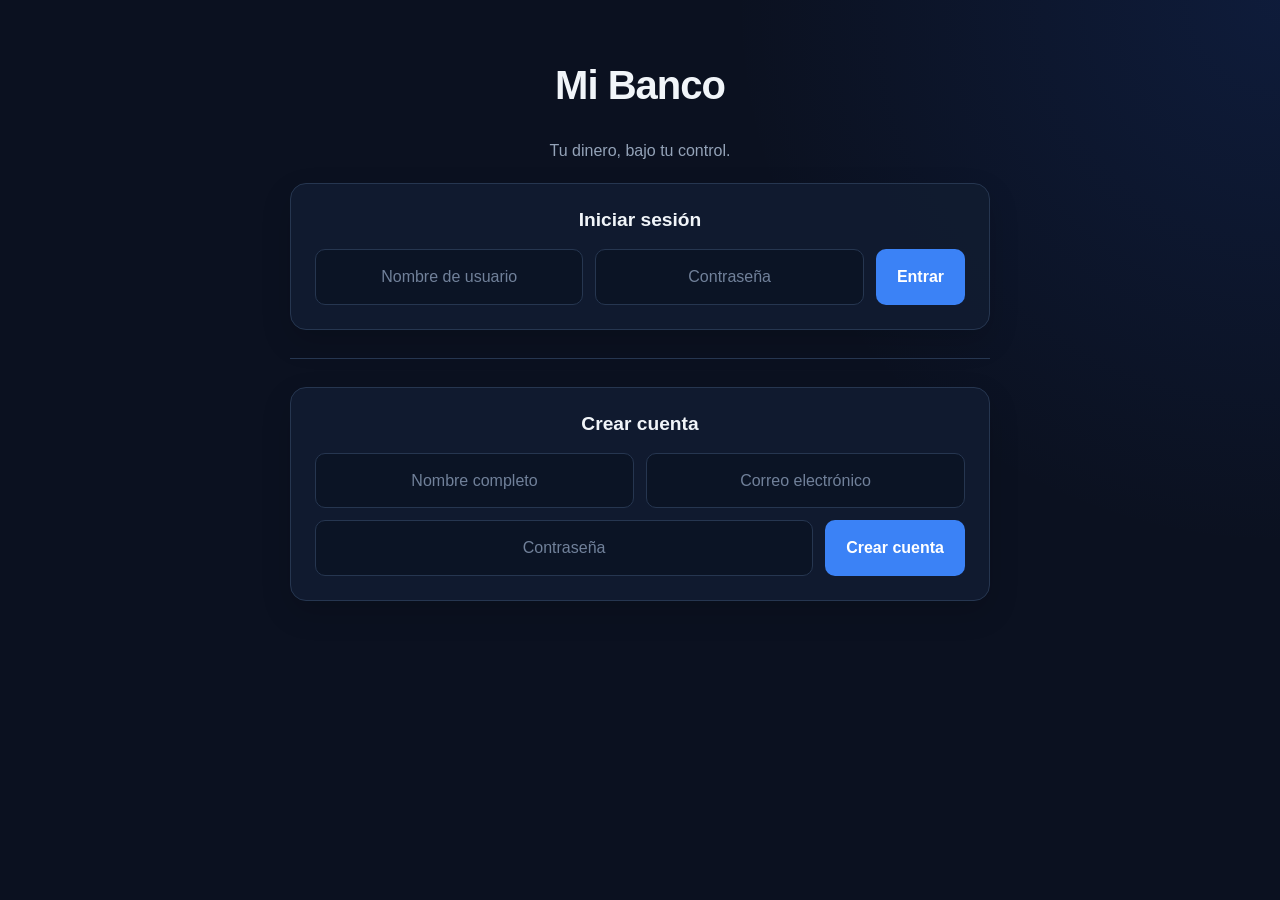
==== banco.html @ 76d317a1 "primer commit" ====
<!DOCTYPE html>
<html lang="es">
<head>
    <meta charset="UTF-8">
    <meta name="viewport" content="width=device-width, initial-scale=1.0">
    <title>Mi Banco - Panel</title>
    <link rel="stylesheet" href="style.css">
</head>
<body>
    <main class="contenedor">
        <h1>Mi Banco</h1>

        <h2>Bienvenido, <span id="nombre-usuario"></span></h2>

        <section>
            <p>Tu saldo disponible es:</p>
            <h1 id="saldo">R$ 0,00</h1>
        </section>

        <hr>



<section>
    <h2>Depositar dinero</h2>

    <form id="form-deposito">
        <input
            type="number"
            id="monto-deposito"
            placeholder="Monto en R$"
            min="0.01"
            step="0.01"
            required
        >

        <button type="submit">Depositar</button>
    </form>
    <br>

<hr>

<section>
    <h2>Retirar dinero</h2>

    <form id="form-retiro">
        <input
            type="number"
            id="monto-retiro"
            placeholder="Monto en R$"
            min="0.01"
            step="0.01"
            required
        >

        <button type="submit">Retirar</button>
    </form>
</section>

    <br>
    
<hr>

<section>
    <h2>Transferir dinero</h2>

    <form id="form-transferencia">
        <input
            type="email"
            id="correo-destino"
            placeholder="Correo del destinatario"
            required
        >

        <input
            type="number"
            id="monto-transferencia"
            placeholder="Monto en R$"
            min="0.01"
            step="0.01"
            required
        >

        <button type="submit">Transferir</button>
    </form>
</section>
    <br>
    
<hr>

<section>
    <h2>Historial de movimientos</h2>

    <button id="btn-historico" type="button">
        Consultar movimientos
    </button>

    <ul id="lista-historico"></ul>
</section>

    <br>
</section>

        <button id="btn-actualizar">Actualizar saldo</button>
        <br>
        <br>
        <button id="btn-salir" type="button">Cerrar sesión</button>

        <p id="mensaje"></p>
    </main>

    <script src="banco.js"></script>


</body>
</html>
---- style.css ----
/* ========================================
   SISTEMA BANCARIO - DARK FINTECH
   ======================================== */

:root {
    --bg: #0b1120;
    --surface: #111c30;
    --surface-hover: #192741;
    --border: #263650;
    --primary: #3b82f6;
    --primary-hover: #2563eb;
    --text: #f1f5f9;
    --muted: #94a3b8;
    --success: #34d399;
    --danger: #fb7185;
    --radius: 16px;
}

* {
    box-sizing: border-box;
}

body {
    margin: 0;
    min-height: 100vh;
    padding: 32px 18px;
    background:
        radial-gradient(
            circle at top right,
            rgba(37, 99, 235, 0.13),
            transparent 35%
        ),
        var(--bg);
    color: var(--text);
    font-family: "Segoe UI", Arial, sans-serif;
    line-height: 1.6;
    
}

/* Contenedor principal */

.container,
main {
    width: 100%;
    max-width: 1000px;
    margin: 0 auto;
}

/* Títulos */

h1,
h2,
h3 {
    color: var(--text);
    line-height: 1.3;
}

h1 {
    font-size: clamp(1.8rem, 4vw, 2.5rem);
    letter-spacing: -1px;
}

h2 {
    margin-top: 0;
    font-size: 1.2rem;
}

p {
    color: var(--muted);
}

hr {
    margin: 28px 0;
    border: 0;
    border-top: 1px solid var(--border);
}

/* Tarjetas y secciones */

section,
.card {
    margin: 20px 0;
    padding: 24px;
    background: rgba(17, 28, 48, 0.92);
    border: 1px solid var(--border);
    border-radius: var(--radius);
    box-shadow: 0 12px 30px rgba(0, 0, 0, 0.15);
    transition: border-color 0.2s ease;
}

section:hover,
.card:hover {
    border-color: #36517a;
}

/* Saldo bancario */

#saldo {
    margin: 12px 0 24px;
    color: var(--success);
    font-size: clamp(2rem, 5vw, 3rem);
    font-weight: 700;
    letter-spacing: -1px;
    overflow-wrap: anywhere;
}

/* Formularios */

form {
    display: flex;
    flex-wrap: wrap;
    gap: 12px;
}

input {
    flex: 1 1 220px;
    min-width: 0;
    padding: 14px 16px;
    color: var(--text);
    background: #0b1425;
    border: 1px solid var(--border);
    border-radius: 10px;
    outline: none;
    font: inherit;
    transition: border-color 0.2s, box-shadow 0.2s;
}

input::placeholder {
    color: #71819a;
}

input:focus {
    border-color: var(--primary);
    box-shadow: 0 0 0 3px rgba(59, 130, 246, 0.15);
}

/* Botones */

button {
    padding: 13px 20px;
    color: #ffffff;
    background: var(--primary);
    border: 1px solid transparent;
    border-radius: 10px;
    font: inherit;
    font-weight: 600;
    cursor: pointer;
    transition:
        background 0.2s ease,
        transform 0.2s ease,
        box-shadow 0.2s ease;
}

button:hover {
    background: var(--primary-hover);
    box-shadow: 0 5px 18px rgba(37, 99, 235, 0.22);
    transform: translateY(-1px);
}

button:active {
    transform: translateY(0);
}

button:focus-visible {
    outline: 2px solid #93c5fd;
    outline-offset: 3px;
}

/* Mensajes del sistema */

#mensaje {
    min-height: 24px;
    margin-top: 16px;
    color: #93c5fd;
    overflow-wrap: anywhere;
}

/* Historial */

#lista-historico {
    display: grid;
    gap: 10px;
    padding: 0;
    margin: 18px 0 0;
    list-style: none;
}

#lista-historico li {
    padding: 14px 16px;
    color: var(--text);
    background: #0b1425;
    border: 1px solid var(--border);
    border-radius: 10px;
    overflow-wrap: anywhere;
}

/* Enlaces */

a {
    color: #60a5fa;
    text-decoration: none;
}

a:hover {
    color: #93c5fd;
}

/* Diseño adaptable a móviles */

@media (max-width: 600px) {
    body {
        padding: 18px 12px;
    }

    section,
    .card {
        padding: 18px;
        margin: 14px 0;
    }

    form {
        flex-direction: column;
    }

    input,
    form button {
        width: 100%;
        flex-basis: auto;
    }

    #saldo {
        font-size: 2rem;
    }
}


/* Centrar el contenido de toda la página */

body {
    display: flex;
    flex-direction: column;
    align-items: center;
}

/* Centrar títulos y textos */

h1,
h2,
h3,
p {
    text-align: center;
}

/* Centrar secciones y limitar su anchura */

section,
.card,
main,
.container {
    width: 100%;
    max-width: 700px;
    margin-left: auto;
    margin-right: auto;
}

/* Centrar botones */

button {
    display: block;
    margin-left: auto;
    margin-right: auto;
}

/* Centrar formularios y sus campos */

form {
    justify-content: center;
}

input {
    text-align: center;
}

/* Centrar el historial */

#lista-historico {
    text-align: center;
}


/* Historial de movimientos: diseño fintech */
#lista-historico {
    display: grid;
    gap: 12px;
    padding: 0;
    margin: 20px 0 0;
    list-style: none;
    text-align: left;
}

#lista-historico .movimiento-item {
    display: flex;
    align-items: center;
    gap: 14px;
    width: 100%;
    padding: 16px;
    background: #0b1425;
    border: 1px solid var(--border);
    border-left: 4px solid var(--border);
    border-radius: 12px;
    text-align: left;
    transition: transform 0.2s ease, background 0.2s ease;
}

#lista-historico .movimiento-item:hover {
    background: var(--surface-hover);
    transform: translateY(-2px);
}

.movimiento-icono {
    display: flex;
    align-items: center;
    justify-content: center;
    flex-shrink: 0;
    width: 44px;
    height: 44px;
    border-radius: 12px;
    font-size: 1.5rem;
    font-weight: 700;
}

.movimiento-detalles {
    display: flex;
    flex: 1;
    flex-direction: column;
    min-width: 0;
    gap: 3px;
}

.movimiento-titulo {
    color: var(--text);
    font-weight: 600;
    overflow-wrap: anywhere;
}

.movimiento-subtitulo {
    color: var(--muted);
    font-size: 0.8rem;
}

.movimiento-valor {
    flex-shrink: 0;
    font-weight: 700;
    text-align: right;
    overflow-wrap: anywhere;
}

.movimiento-deposito {
    border-left-color: var(--success) !important;
}

.movimiento-deposito .movimiento-icono {
    color: var(--success);
    background: rgba(52, 211, 153, 0.12);
}

.movimiento-deposito .movimiento-valor {
    color: var(--success);
}

.movimiento-retiro {
    border-left-color: var(--danger) !important;
}

.movimiento-retiro .movimiento-icono {
    color: var(--danger);
    background: rgba(251, 113, 133, 0.12);
}

.movimiento-retiro .movimiento-valor {
    color: var(--danger);
}

.movimiento-transferencia {
    border-left-color: var(--primary) !important;
}

.movimiento-transferencia .movimiento-icono {
    color: #60a5fa;
    background: rgba(59, 130, 246, 0.12);
}

.movimiento-transferencia .movimiento-valor {
    color: #60a5fa;
}

@media (max-width: 480px) {
    #lista-historico .movimiento-item {
        gap: 10px;
        padding: 12px;
    }

    .movimiento-icono {
        width: 36px;
        height: 36px;
    }

    .movimiento-valor {
        font-size: 0.9rem;
    }
}
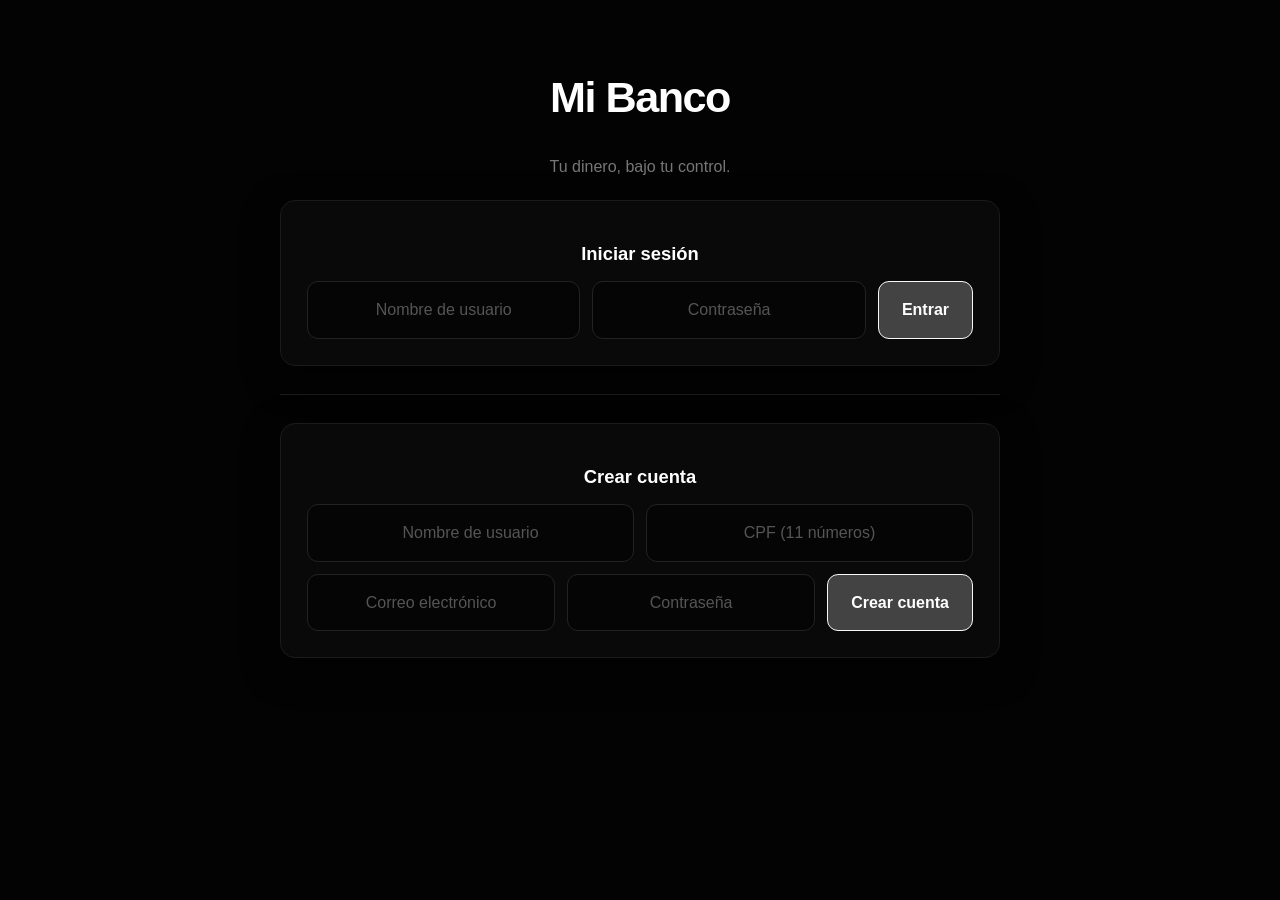
==== commit a2cb2cdd: "Primer commit" ====
--- a/banco.html
+++ b/banco.html
@@ -1,4 +1,3 @@
-
 <!DOCTYPE html>
 <html lang="es">
 <head>
@@ -51,6 +50,14 @@
             placeholder="Monto en R$"
             min="0.01"
             step="0.01"
+            required
+        >
+
+        <input
+            type="password"
+            id="contrasena-retiro"
+            placeholder="Confirma tu contraseña"
+            autocomplete="current-password"
             required
         >
 
@@ -114,4 +121,4 @@
 
 
 </body>
-</html>
+</html>
--- a/style.css
+++ b/style.css
@@ -1,201 +1,367 @@
 
-/* ========================================
-   SISTEMA BANCARIO - DARK FINTECH
-   ======================================== */
+/* ==========================================
+   SISTEMA BANCARIO - ULTRA DARK
+   ========================================== */
 
 :root {
-    --bg: #0b1120;
-    --surface: #111c30;
-    --surface-hover: #192741;
-    --border: #263650;
-    --primary: #3b82f6;
-    --primary-hover: #2563eb;
-    --text: #f1f5f9;
-    --muted: #94a3b8;
-    --success: #34d399;
-    --danger: #fb7185;
-    --radius: 16px;
-}
+    --bg: #030303;
+    --surface: #0a0a0a;
+    --surface-hover: #111111;
+    --surface-input: #080808;
+
+    --border: #1b1b1b;
+    --border-hover: #303030;
+
+    --primary: #2563eb;
+    --primary-hover: #1d4ed8;
+
+    --text: #f5f5f5;
+    --muted: #777777;
+
+    --success: #22c55e;
+    --danger: #ef4444;
+
+    --radius: 15px;
+}
+
+/* RESET */
 
 * {
     box-sizing: border-box;
+}
+
+html {
+    scroll-behavior: smooth;
 }
 
 body {
     margin: 0;
     min-height: 100vh;
-    padding: 32px 18px;
-    background:
-        radial-gradient(
-            circle at top right,
-            rgba(37, 99, 235, 0.13),
-            transparent 35%
-        ),
-        var(--bg);
+    padding: 40px 18px;
+
+    background: #030303;
     color: var(--text);
-    font-family: "Segoe UI", Arial, sans-serif;
+
+    font-family: "Inter", "Segoe UI", Arial, sans-serif;
     line-height: 1.6;
-    
-}
-
-/* Contenedor principal */
+
+    display: flex;
+    flex-direction: column;
+    align-items: center;
+}
+
+/* CONTENEDOR */
 
 .container,
 main {
     width: 100%;
-    max-width: 1000px;
+    max-width: 720px;
     margin: 0 auto;
 }
 
-/* Títulos */
-
-h1,
-h2,
-h3 {
-    color: var(--text);
+/* TITULOS */
+
+h1, h2, h3 {
+    color: #ffffff;
+    text-align: center;
     line-height: 1.3;
 }
 
 h1 {
-    font-size: clamp(1.8rem, 4vw, 2.5rem);
-    letter-spacing: -1px;
+    font-size: clamp(2rem, 5vw, 2.7rem);
+    font-weight: 800;
+    letter-spacing: -1.5px;
 }
 
 h2 {
-    margin-top: 0;
-    font-size: 1.2rem;
+    font-size: 1.15rem;
+    font-weight: 700;
 }
 
 p {
     color: var(--muted);
+    text-align: center;
 }
 
 hr {
-    margin: 28px 0;
     border: 0;
     border-top: 1px solid var(--border);
-}
-
-/* Tarjetas y secciones */
+    margin: 28px 0;
+}
+
+/* TARJETAS */
 
 section,
 .card {
+    width: 100%;
     margin: 20px 0;
-    padding: 24px;
-    background: rgba(17, 28, 48, 0.92);
-    border: 1px solid var(--border);
+    padding: 26px;
+
+    background: #090909;
+
+    border: 1px solid #1b1b1b;
     border-radius: var(--radius);
-    box-shadow: 0 12px 30px rgba(0, 0, 0, 0.15);
-    transition: border-color 0.2s ease;
+
+    box-shadow: 0 12px 35px rgba(0, 0, 0, 0.55);
+
+    transition: all 0.25s ease;
 }
 
 section:hover,
 .card:hover {
-    border-color: #36517a;
-}
-
-/* Saldo bancario */
+    background: #0c0c0c;
+    border-color: #303030;
+}
+
+/* SALDO */
 
 #saldo {
-    margin: 12px 0 24px;
+    margin: 18px 0 25px;
+
     color: var(--success);
-    font-size: clamp(2rem, 5vw, 3rem);
-    font-weight: 700;
-    letter-spacing: -1px;
+
+    font-size: clamp(2.3rem, 6vw, 3.2rem);
+    font-weight: 800;
+    letter-spacing: -1.5px;
+
+    text-align: center;
     overflow-wrap: anywhere;
 }
 
-/* Formularios */
+/* FORMULARIOS */
 
 form {
     display: flex;
     flex-wrap: wrap;
+    justify-content: center;
     gap: 12px;
 }
 
 input {
     flex: 1 1 220px;
     min-width: 0;
-    padding: 14px 16px;
-    color: var(--text);
-    background: #0b1425;
-    border: 1px solid var(--border);
-    border-radius: 10px;
+
+    padding: 15px 17px;
+
+    color: #ffffff;
+    background: #050505;
+
+    border: 1px solid #222222;
+    border-radius: 11px;
+
     outline: none;
     font: inherit;
-    transition: border-color 0.2s, box-shadow 0.2s;
+    text-align: center;
+
+    transition: all 0.2s ease;
 }
 
 input::placeholder {
-    color: #71819a;
+    color: #555555;
 }
 
 input:focus {
-    border-color: var(--primary);
-    box-shadow: 0 0 0 3px rgba(59, 130, 246, 0.15);
-}
-
-/* Botones */
+    border-color: #3b82f6;
+    background: #080808;
+    box-shadow: 0 0 0 3px rgba(59, 130, 246, 0.10);
+}
+
+/* BOTONES */
 
 button {
-    padding: 13px 20px;
+    display: block;
+    margin-left: auto;
+    margin-right: auto;
+
+    padding: 14px 23px;
+
     color: #ffffff;
-    background: var(--primary);
-    border: 1px solid transparent;
-    border-radius: 10px;
+    background: #434343;
+
+    border: 1px solid #f8f8fa;
+    border-radius: 11px;
+
     font: inherit;
-    font-weight: 600;
+    font-weight: 700;
+
     cursor: pointer;
-    transition:
-        background 0.2s ease,
-        transform 0.2s ease,
-        box-shadow 0.2s ease;
+
+    transition: all 0.2s ease;
 }
 
 button:hover {
-    background: var(--primary-hover);
-    box-shadow: 0 5px 18px rgba(37, 99, 235, 0.22);
-    transform: translateY(-1px);
+    background: #272727;
+    transform: translateY(-2px);
+    box-shadow: 0 5px 20px rgba(37, 99, 235, 0.2);
 }
 
 button:active {
-    transform: translateY(0);
+    transform: scale(0.97);
 }
 
 button:focus-visible {
-    outline: 2px solid #93c5fd;
-    outline-offset: 3px;
-}
-
-/* Mensajes del sistema */
+    outline: 2px solid #60a5fa;
+    outline-offset: 4px;
+}
+
+/* MENSAJES */
 
 #mensaje {
-    min-height: 24px;
-    margin-top: 16px;
-    color: #93c5fd;
+    min-height: 25px;
+    margin-top: 18px;
+
+    color: #60a5fa;
+    text-align: center;
+
     overflow-wrap: anywhere;
 }
 
-/* Historial */
+/* HISTORIAL */
 
 #lista-historico {
     display: grid;
-    gap: 10px;
+    gap: 13px;
+
     padding: 0;
-    margin: 18px 0 0;
+    margin: 22px 0 0;
+
     list-style: none;
+    text-align: left;
 }
 
 #lista-historico li {
-    padding: 14px 16px;
+    padding: 15px;
+
     color: var(--text);
-    background: #0b1425;
-    border: 1px solid var(--border);
-    border-radius: 10px;
+    background: #070707;
+
+    border: 1px solid #1b1b1b;
+    border-radius: 12px;
+
     overflow-wrap: anywhere;
 }
 
-/* Enlaces */
+/* MOVIMIENTOS */
+
+#lista-historico .movimiento-item {
+    display: flex;
+    align-items: center;
+    gap: 15px;
+
+    width: 100%;
+    padding: 17px;
+
+    background: #070707;
+
+    border: 1px solid #1b1b1b;
+    border-left: 3px solid #303030;
+
+    border-radius: 12px;
+
+    text-align: left;
+
+    transition: all 0.2s ease;
+}
+
+#lista-historico .movimiento-item:hover {
+    background: #101010;
+    border-color: #303030;
+    transform: translateY(-2px);
+}
+
+/* ICONOS */
+
+.movimiento-icono {
+    display: flex;
+    align-items: center;
+    justify-content: center;
+
+    flex-shrink: 0;
+
+    width: 45px;
+    height: 45px;
+
+    border-radius: 12px;
+
+    font-size: 1.4rem;
+    font-weight: 700;
+}
+
+/* DETALLES */
+
+.movimiento-detalles {
+    display: flex;
+    flex: 1;
+    flex-direction: column;
+
+    min-width: 0;
+    gap: 3px;
+}
+
+.movimiento-titulo {
+    color: #ffffff;
+    font-weight: 700;
+    overflow-wrap: anywhere;
+}
+
+.movimiento-subtitulo {
+    color: #777777;
+    font-size: 0.82rem;
+}
+
+.movimiento-valor {
+    flex-shrink: 0;
+    font-weight: 800;
+    text-align: right;
+    overflow-wrap: anywhere;
+}
+
+/* DEPOSITOS */
+
+.movimiento-deposito {
+    border-left-color: #22c55e !important;
+}
+
+.movimiento-deposito .movimiento-icono {
+    color: #22c55e;
+    background: #0b1a10;
+}
+
+.movimiento-deposito .movimiento-valor {
+    color: #22c55e;
+}
+
+/* RETIROS */
+
+.movimiento-retiro {
+    border-left-color: #ef4444 !important;
+}
+
+.movimiento-retiro .movimiento-icono {
+    color: #ef4444;
+    background: #1a0909;
+}
+
+.movimiento-retiro .movimiento-valor {
+    color: #ef4444;
+}
+
+/* TRANSFERENCIAS */
+
+.movimiento-transferencia {
+    border-left-color: #3b82f6 !important;
+}
+
+.movimiento-transferencia .movimiento-icono {
+    color: #3b82f6;
+    background: #091222;
+}
+
+.movimiento-transferencia .movimiento-valor {
+    color: #3b82f6;
+}
+
+/* ENLACES */
 
 a {
     color: #60a5fa;
@@ -206,16 +372,35 @@
     color: #93c5fd;
 }
 
-/* Diseño adaptable a móviles */
+/* SCROLLBAR */
+
+::-webkit-scrollbar {
+    width: 7px;
+}
+
+::-webkit-scrollbar-track {
+    background: #030303;
+}
+
+::-webkit-scrollbar-thumb {
+    background: #292929;
+    border-radius: 10px;
+}
+
+::-webkit-scrollbar-thumb:hover {
+    background: #444444;
+}
+
+/* RESPONSIVE */
 
 @media (max-width: 600px) {
     body {
-        padding: 18px 12px;
+        padding: 22px 12px;
     }
 
     section,
     .card {
-        padding: 18px;
+        padding: 19px;
         margin: 14px 0;
     }
 
@@ -230,169 +415,8 @@
     }
 
     #saldo {
-        font-size: 2rem;
-    }
-}
-
-
-/* Centrar el contenido de toda la página */
-
-body {
-    display: flex;
-    flex-direction: column;
-    align-items: center;
-}
-
-/* Centrar títulos y textos */
-
-h1,
-h2,
-h3,
-p {
-    text-align: center;
-}
-
-/* Centrar secciones y limitar su anchura */
-
-section,
-.card,
-main,
-.container {
-    width: 100%;
-    max-width: 700px;
-    margin-left: auto;
-    margin-right: auto;
-}
-
-/* Centrar botones */
-
-button {
-    display: block;
-    margin-left: auto;
-    margin-right: auto;
-}
-
-/* Centrar formularios y sus campos */
-
-form {
-    justify-content: center;
-}
-
-input {
-    text-align: center;
-}
-
-/* Centrar el historial */
-
-#lista-historico {
-    text-align: center;
-}
-
-
-/* Historial de movimientos: diseño fintech */
-#lista-historico {
-    display: grid;
-    gap: 12px;
-    padding: 0;
-    margin: 20px 0 0;
-    list-style: none;
-    text-align: left;
-}
-
-#lista-historico .movimiento-item {
-    display: flex;
-    align-items: center;
-    gap: 14px;
-    width: 100%;
-    padding: 16px;
-    background: #0b1425;
-    border: 1px solid var(--border);
-    border-left: 4px solid var(--border);
-    border-radius: 12px;
-    text-align: left;
-    transition: transform 0.2s ease, background 0.2s ease;
-}
-
-#lista-historico .movimiento-item:hover {
-    background: var(--surface-hover);
-    transform: translateY(-2px);
-}
-
-.movimiento-icono {
-    display: flex;
-    align-items: center;
-    justify-content: center;
-    flex-shrink: 0;
-    width: 44px;
-    height: 44px;
-    border-radius: 12px;
-    font-size: 1.5rem;
-    font-weight: 700;
-}
-
-.movimiento-detalles {
-    display: flex;
-    flex: 1;
-    flex-direction: column;
-    min-width: 0;
-    gap: 3px;
-}
-
-.movimiento-titulo {
-    color: var(--text);
-    font-weight: 600;
-    overflow-wrap: anywhere;
-}
-
-.movimiento-subtitulo {
-    color: var(--muted);
-    font-size: 0.8rem;
-}
-
-.movimiento-valor {
-    flex-shrink: 0;
-    font-weight: 700;
-    text-align: right;
-    overflow-wrap: anywhere;
-}
-
-.movimiento-deposito {
-    border-left-color: var(--success) !important;
-}
-
-.movimiento-deposito .movimiento-icono {
-    color: var(--success);
-    background: rgba(52, 211, 153, 0.12);
-}
-
-.movimiento-deposito .movimiento-valor {
-    color: var(--success);
-}
-
-.movimiento-retiro {
-    border-left-color: var(--danger) !important;
-}
-
-.movimiento-retiro .movimiento-icono {
-    color: var(--danger);
-    background: rgba(251, 113, 133, 0.12);
-}
-
-.movimiento-retiro .movimiento-valor {
-    color: var(--danger);
-}
-
-.movimiento-transferencia {
-    border-left-color: var(--primary) !important;
-}
-
-.movimiento-transferencia .movimiento-icono {
-    color: #60a5fa;
-    background: rgba(59, 130, 246, 0.12);
-}
-
-.movimiento-transferencia .movimiento-valor {
-    color: #60a5fa;
+        font-size: 2.2rem;
+    }
 }
 
 @media (max-width: 480px) {
@@ -402,11 +426,12 @@
     }
 
     .movimiento-icono {
-        width: 36px;
-        height: 36px;
+        width: 38px;
+        height: 38px;
+        font-size: 1.2rem;
     }
 
     .movimiento-valor {
-        font-size: 0.9rem;
-    }
-}
+        font-size: 0.85rem;
+    }
+}
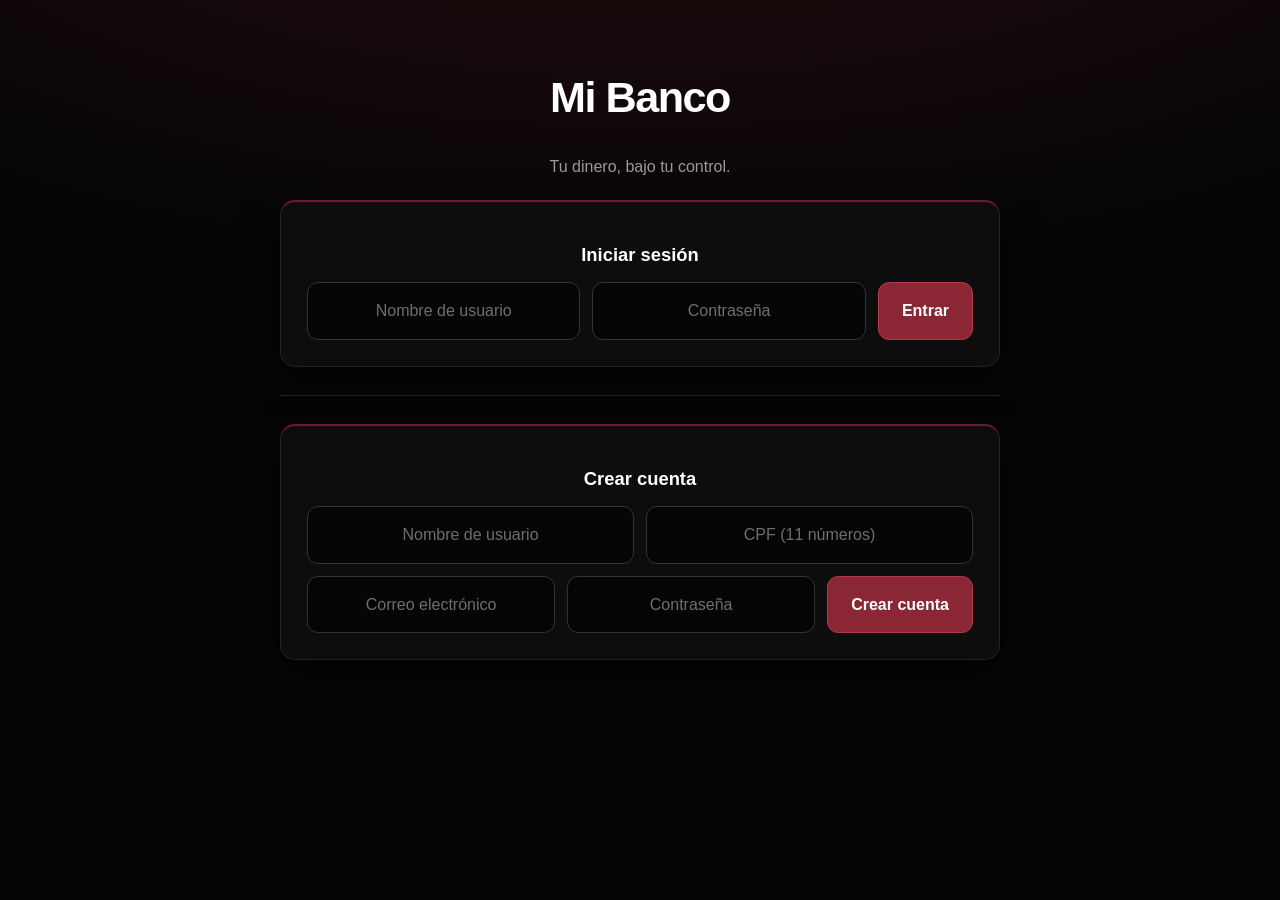
==== commit b70c3c1e: "Primer commit" ====
--- a/banco.html
+++ b/banco.html
@@ -93,6 +93,58 @@
     </form>
 </section>
     <br>
+
+<hr>
+
+<section>
+    <h2>Mis chaves PIX</h2>
+
+    <ul id="lista-chaves"></ul>
+
+    <div class="pix-acciones">
+        <button type="button" id="btn-chave-cpf">Registrar mi CPF</button>
+        <button type="button" id="btn-chave-email">Registrar mi correo</button>
+        <button type="button" id="btn-chave-aleatoria">Generar chave aleatoria</button>
+    </div>
+</section>
+    <br>
+
+<hr>
+
+<section>
+    <h2>Enviar PIX</h2>
+
+    <form id="form-pix">
+        <input
+            type="text"
+            id="chave-pix"
+            placeholder="Chave PIX"
+            title="CPF, correo o chave aleatoria"
+            autocomplete="off"
+            required
+        >
+
+        <input
+            type="number"
+            id="monto-pix"
+            placeholder="Monto en R$"
+            min="0.01"
+            step="0.01"
+            required
+        >
+
+        <input
+            type="password"
+            id="contrasena-pix"
+            placeholder="Confirma tu contraseña"
+            autocomplete="current-password"
+            required
+        >
+
+        <button type="submit">Enviar PIX</button>
+    </form>
+</section>
+    <br>
     
 <hr>
 
--- a/style.css
+++ b/style.css
@@ -1,25 +1,25 @@
-
 /* ==========================================
-   SISTEMA BANCARIO - ULTRA DARK
+   SISTEMA BANCARIO - NEGRO Y ROJO VINO
    ========================================== */
 
 :root {
-    --bg: #030303;
-    --surface: #0a0a0a;
-    --surface-hover: #111111;
-    --surface-input: #080808;
-
-    --border: #1b1b1b;
-    --border-hover: #303030;
-
-    --primary: #2563eb;
-    --primary-hover: #1d4ed8;
-
+    /* Paleta principal */
+    --pure-black: #050505;
+    --dark: #0d0d0d;
+    --graphite: #171717;
+    --charcoal: #222222;
+    --steel-gray: #333333;
+    --gray: #555555;
+
+    --dark-crimson: #681b28;
+    --wine-red: #8b2635;
+    --accent-red: #b33a4a;
+
+    /* Apoyo para textos (más claros para que se lean sobre fondo oscuro) */
     --text: #f5f5f5;
-    --muted: #777777;
-
-    --success: #22c55e;
-    --danger: #ef4444;
+    --muted: #9a9a9a;
+    --placeholder: #6f6f6f;
+    --accent-soft: #e58a97;
 
     --radius: 15px;
 }
@@ -39,7 +39,13 @@
     min-height: 100vh;
     padding: 40px 18px;
 
-    background: #030303;
+    background:
+        radial-gradient(
+            1100px 480px at 50% -220px,
+            rgba(104, 27, 40, 0.38),
+            transparent
+        ),
+        var(--pure-black);
     color: var(--text);
 
     font-family: "Inter", "Segoe UI", Arial, sans-serif;
@@ -48,6 +54,11 @@
     display: flex;
     flex-direction: column;
     align-items: center;
+}
+
+::selection {
+    background: var(--wine-red);
+    color: #ffffff;
 }
 
 /* CONTENEDOR */
@@ -85,7 +96,7 @@
 
 hr {
     border: 0;
-    border-top: 1px solid var(--border);
+    border-top: 1px solid var(--charcoal);
     margin: 28px 0;
 }
 
@@ -97,20 +108,22 @@
     margin: 20px 0;
     padding: 26px;
 
-    background: #090909;
-
-    border: 1px solid #1b1b1b;
+    background: var(--dark);
+
+    border: 1px solid var(--charcoal);
+    border-top: 2px solid var(--dark-crimson);
     border-radius: var(--radius);
 
-    box-shadow: 0 12px 35px rgba(0, 0, 0, 0.55);
+    box-shadow: 0 12px 35px rgba(0, 0, 0, 0.6);
 
     transition: all 0.25s ease;
 }
 
 section:hover,
 .card:hover {
-    background: #0c0c0c;
-    border-color: #303030;
+    background: var(--graphite);
+    border-color: var(--steel-gray);
+    border-top-color: var(--accent-red);
 }
 
 /* SALDO */
@@ -118,7 +131,8 @@
 #saldo {
     margin: 18px 0 25px;
 
-    color: var(--success);
+    color: #ffffff;
+    text-shadow: 0 0 40px rgba(179, 58, 74, 0.45);
 
     font-size: clamp(2.3rem, 6vw, 3.2rem);
     font-weight: 800;
@@ -144,9 +158,9 @@
     padding: 15px 17px;
 
     color: #ffffff;
-    background: #050505;
-
-    border: 1px solid #222222;
+    background: var(--pure-black);
+
+    border: 1px solid var(--steel-gray);
     border-radius: 11px;
 
     outline: none;
@@ -157,13 +171,17 @@
 }
 
 input::placeholder {
-    color: #555555;
+    color: var(--placeholder);
+}
+
+input:hover {
+    border-color: var(--gray);
 }
 
 input:focus {
-    border-color: #3b82f6;
-    background: #080808;
-    box-shadow: 0 0 0 3px rgba(59, 130, 246, 0.10);
+    border-color: var(--accent-red);
+    background: var(--graphite);
+    box-shadow: 0 0 0 3px rgba(179, 58, 74, 0.22);
 }
 
 /* BOTONES */
@@ -176,9 +194,9 @@
     padding: 14px 23px;
 
     color: #ffffff;
-    background: #434343;
-
-    border: 1px solid #f8f8fa;
+    background: var(--wine-red);
+
+    border: 1px solid var(--accent-red);
     border-radius: 11px;
 
     font: inherit;
@@ -190,18 +208,41 @@
 }
 
 button:hover {
-    background: #272727;
+    background: var(--accent-red);
     transform: translateY(-2px);
-    box-shadow: 0 5px 20px rgba(37, 99, 235, 0.2);
+    box-shadow: 0 6px 22px rgba(139, 38, 53, 0.45);
 }
 
 button:active {
+    background: var(--dark-crimson);
     transform: scale(0.97);
 }
 
 button:focus-visible {
-    outline: 2px solid #60a5fa;
+    outline: 2px solid var(--accent-red);
     outline-offset: 4px;
+}
+
+/* Botones secundarios */
+
+#btn-actualizar,
+#btn-historico,
+#btn-salir {
+    background: var(--steel-gray);
+    border-color: var(--gray);
+}
+
+#btn-actualizar:hover,
+#btn-historico:hover,
+#btn-salir:hover {
+    background: var(--gray);
+    border-color: #777777;
+    box-shadow: 0 6px 22px rgba(0, 0, 0, 0.5);
+}
+
+#btn-salir:hover {
+    background: var(--dark-crimson);
+    border-color: var(--accent-red);
 }
 
 /* MENSAJES */
@@ -210,10 +251,18 @@
     min-height: 25px;
     margin-top: 18px;
 
-    color: #60a5fa;
+    color: #ffffff;
     text-align: center;
 
     overflow-wrap: anywhere;
+}
+
+#mensaje:not(:empty) {
+    padding: 12px 16px;
+
+    background: var(--dark-crimson);
+    border: 1px solid var(--wine-red);
+    border-radius: 11px;
 }
 
 /* HISTORIAL */
@@ -233,9 +282,9 @@
     padding: 15px;
 
     color: var(--text);
-    background: #070707;
-
-    border: 1px solid #1b1b1b;
+    background: var(--pure-black);
+
+    border: 1px solid var(--charcoal);
     border-radius: 12px;
 
     overflow-wrap: anywhere;
@@ -251,10 +300,10 @@
     width: 100%;
     padding: 17px;
 
-    background: #070707;
-
-    border: 1px solid #1b1b1b;
-    border-left: 3px solid #303030;
+    background: var(--pure-black);
+
+    border: 1px solid var(--charcoal);
+    border-left: 3px solid var(--steel-gray);
 
     border-radius: 12px;
 
@@ -264,8 +313,8 @@
 }
 
 #lista-historico .movimiento-item:hover {
-    background: #101010;
-    border-color: #303030;
+    background: var(--graphite);
+    border-color: var(--steel-gray);
     transform: translateY(-2px);
 }
 
@@ -305,7 +354,7 @@
 }
 
 .movimiento-subtitulo {
-    color: #777777;
+    color: var(--muted);
     font-size: 0.82rem;
 }
 
@@ -316,60 +365,148 @@
     overflow-wrap: anywhere;
 }
 
-/* DEPOSITOS */
+/* DEPOSITOS (neutro claro, el signo + los distingue) */
 
 .movimiento-deposito {
-    border-left-color: #22c55e !important;
+    border-left-color: #d9d9d9 !important;
 }
 
 .movimiento-deposito .movimiento-icono {
-    color: #22c55e;
-    background: #0b1a10;
+    color: #ffffff;
+    background: var(--steel-gray);
 }
 
 .movimiento-deposito .movimiento-valor {
-    color: #22c55e;
-}
-
-/* RETIROS */
+    color: #ffffff;
+}
+
+/* RETIROS (rojo, el signo − los distingue) */
 
 .movimiento-retiro {
-    border-left-color: #ef4444 !important;
+    border-left-color: var(--accent-red) !important;
 }
 
 .movimiento-retiro .movimiento-icono {
-    color: #ef4444;
-    background: #1a0909;
+    color: #ffffff;
+    background: var(--dark-crimson);
 }
 
 .movimiento-retiro .movimiento-valor {
-    color: #ef4444;
+    color: var(--accent-soft);
 }
 
 /* TRANSFERENCIAS */
 
 .movimiento-transferencia {
-    border-left-color: #3b82f6 !important;
+    border-left-color: var(--gray) !important;
 }
 
 .movimiento-transferencia .movimiento-icono {
-    color: #3b82f6;
-    background: #091222;
+    color: var(--accent-soft);
+    background: var(--charcoal);
 }
 
 .movimiento-transferencia .movimiento-valor {
-    color: #3b82f6;
+    color: #d0d0d0;
+}
+
+/* PIX */
+
+.pix-acciones {
+    display: flex;
+    flex-wrap: wrap;
+    justify-content: center;
+    gap: 12px;
+
+    margin-top: 18px;
+}
+
+.pix-acciones button {
+    margin: 0;
+
+    background: var(--steel-gray);
+    border-color: var(--gray);
+}
+
+.pix-acciones button:hover {
+    background: var(--gray);
+    border-color: #777777;
+    box-shadow: 0 6px 22px rgba(0, 0, 0, 0.5);
+}
+
+#lista-chaves {
+    display: grid;
+    gap: 10px;
+
+    padding: 0;
+    margin: 18px 0 0;
+
+    list-style: none;
+}
+
+#lista-chaves .chave-vacia {
+    color: var(--muted);
+    text-align: center;
+}
+
+.chave-item {
+    display: flex;
+    align-items: center;
+    gap: 12px;
+
+    padding: 13px 15px;
+
+    background: var(--pure-black);
+
+    border: 1px solid var(--charcoal);
+    border-left: 3px solid var(--accent-red);
+    border-radius: 12px;
+}
+
+.chave-tipo {
+    flex-shrink: 0;
+
+    color: var(--accent-soft);
+    font-size: 0.75rem;
+    font-weight: 700;
+    letter-spacing: 0.5px;
+    text-transform: uppercase;
+}
+
+.chave-valor {
+    flex: 1;
+    min-width: 0;
+
+    color: #ffffff;
+    text-align: left;
+    overflow-wrap: anywhere;
+}
+
+.chave-item button {
+    flex-shrink: 0;
+    margin: 0;
+    padding: 8px 14px;
+
+    font-size: 0.85rem;
+
+    background: var(--steel-gray);
+    border-color: var(--gray);
+}
+
+.chave-item button:hover {
+    background: var(--dark-crimson);
+    border-color: var(--accent-red);
 }
 
 /* ENLACES */
 
 a {
-    color: #60a5fa;
+    color: var(--accent-soft);
     text-decoration: none;
 }
 
 a:hover {
-    color: #93c5fd;
+    color: #ffffff;
 }
 
 /* SCROLLBAR */
@@ -379,16 +516,16 @@
 }
 
 ::-webkit-scrollbar-track {
-    background: #030303;
+    background: var(--pure-black);
 }
 
 ::-webkit-scrollbar-thumb {
-    background: #292929;
+    background: var(--steel-gray);
     border-radius: 10px;
 }
 
 ::-webkit-scrollbar-thumb:hover {
-    background: #444444;
+    background: var(--wine-red);
 }
 
 /* RESPONSIVE */
@@ -420,6 +557,21 @@
 }
 
 @media (max-width: 480px) {
+    .chave-item {
+        flex-wrap: wrap;
+    }
+
+    /* Fila 1: tipo + botón. Fila 2: la chave completa */
+    .chave-tipo {
+        flex: 1;
+    }
+
+    .chave-valor {
+        order: 3;
+        flex: 1 1 100%;
+        font-size: 0.9rem;
+    }
+
     #lista-historico .movimiento-item {
         gap: 10px;
         padding: 12px;
@@ -434,4 +586,4 @@
     .movimiento-valor {
         font-size: 0.85rem;
     }
-}
+}
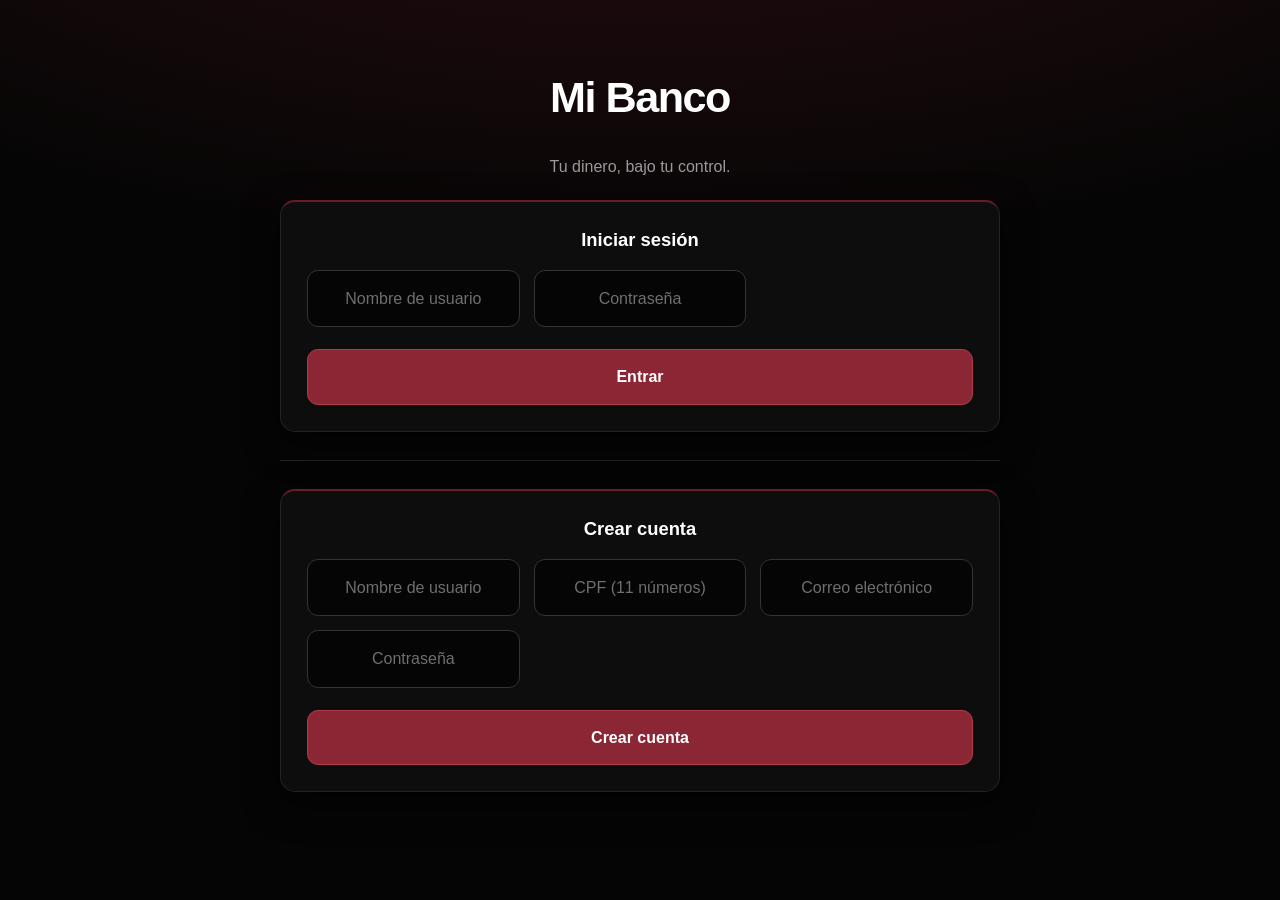
==== commit 5ac3f1e7: "Primer commit" ====
--- a/banco.html
+++ b/banco.html
@@ -7,170 +7,158 @@
     <link rel="stylesheet" href="style.css">
 </head>
 <body>
-    <main class="contenedor">
+    <main class="contenedor ancho">
         <h1>Mi Banco</h1>
 
         <h2>Bienvenido, <span id="nombre-usuario"></span></h2>
 
-        <section>
+        <!-- SALDO -->
+        <section class="tarjeta-saldo">
             <p>Tu saldo disponible es:</p>
             <h1 id="saldo">R$ 0,00</h1>
+            <button id="btn-actualizar" type="button">Actualizar saldo</button>
         </section>
 
-        <hr>
+        <!-- OPERACIONES -->
+        <div class="rejilla">
+            <section>
+                <h2>Depositar dinero</h2>
+                <p class="ayuda">Agrega saldo a tu cuenta.</p>
 
+                <form id="form-deposito">
+                    <input
+                        type="number"
+                        id="monto-deposito"
+                        placeholder="Monto en R$"
+                        min="0.01"
+                        step="0.01"
+                        required
+                    >
 
+                    <button type="submit">Depositar</button>
+                </form>
+            </section>
 
-<section>
-    <h2>Depositar dinero</h2>
+            <section>
+                <h2>Retirar dinero</h2>
+                <p class="ayuda">Confirma con tu contraseña.</p>
 
-    <form id="form-deposito">
-        <input
-            type="number"
-            id="monto-deposito"
-            placeholder="Monto en R$"
-            min="0.01"
-            step="0.01"
-            required
-        >
+                <form id="form-retiro">
+                    <input
+                        type="number"
+                        id="monto-retiro"
+                        placeholder="Monto en R$"
+                        min="0.01"
+                        step="0.01"
+                        required
+                    >
 
-        <button type="submit">Depositar</button>
-    </form>
-    <br>
+                    <input
+                        type="password"
+                        id="contrasena-retiro"
+                        placeholder="Confirma tu contraseña"
+                        autocomplete="current-password"
+                        required
+                    >
 
-<hr>
+                    <button type="submit">Retirar</button>
+                </form>
+            </section>
 
-<section>
-    <h2>Retirar dinero</h2>
+            <section>
+                <h2>Transferir dinero</h2>
+                <p class="ayuda">Envía dinero a otro cliente por su correo.</p>
 
-    <form id="form-retiro">
-        <input
-            type="number"
-            id="monto-retiro"
-            placeholder="Monto en R$"
-            min="0.01"
-            step="0.01"
-            required
-        >
+                <form id="form-transferencia">
+                    <input
+                        type="email"
+                        id="correo-destino"
+                        placeholder="Correo del destinatario"
+                        required
+                    >
 
-        <input
-            type="password"
-            id="contrasena-retiro"
-            placeholder="Confirma tu contraseña"
-            autocomplete="current-password"
-            required
-        >
+                    <input
+                        type="number"
+                        id="monto-transferencia"
+                        placeholder="Monto en R$"
+                        min="0.01"
+                        step="0.01"
+                        required
+                    >
 
-        <button type="submit">Retirar</button>
-    </form>
-</section>
+                    <button type="submit">Transferir</button>
+                </form>
+            </section>
 
-    <br>
-    
-<hr>
+            <section>
+                <h2>Enviar PIX</h2>
+                <p class="ayuda">Usa el CPF, correo o chave aleatoria.</p>
 
-<section>
-    <h2>Transferir dinero</h2>
+                <form id="form-pix">
+                    <input
+                        type="text"
+                        id="chave-pix"
+                        placeholder="Chave PIX"
+                        title="CPF, correo o chave aleatoria"
+                        autocomplete="off"
+                        required
+                    >
 
-    <form id="form-transferencia">
-        <input
-            type="email"
-            id="correo-destino"
-            placeholder="Correo del destinatario"
-            required
-        >
+                    <input
+                        type="number"
+                        id="monto-pix"
+                        placeholder="Monto en R$"
+                        min="0.01"
+                        step="0.01"
+                        required
+                    >
 
-        <input
-            type="number"
-            id="monto-transferencia"
-            placeholder="Monto en R$"
-            min="0.01"
-            step="0.01"
-            required
-        >
+                    <input
+                        type="password"
+                        id="contrasena-pix"
+                        placeholder="Confirma tu contraseña"
+                        autocomplete="current-password"
+                        required
+                    >
 
-        <button type="submit">Transferir</button>
-    </form>
-</section>
-    <br>
+                    <button type="submit">Enviar PIX</button>
+                </form>
+            </section>
+        </div>
 
-<hr>
+        <!-- CHAVES PIX -->
+        <section>
+            <h2>Mis chaves PIX</h2>
+            <p class="ayuda">Con una chave otras personas pueden enviarte dinero.</p>
 
-<section>
-    <h2>Mis chaves PIX</h2>
+            <ul id="lista-chaves"></ul>
 
-    <ul id="lista-chaves"></ul>
+            <div class="pix-acciones">
+                <button type="button" id="btn-chave-cpf">Registrar mi CPF</button>
+                <button type="button" id="btn-chave-email">Registrar mi correo</button>
+                <button type="button" id="btn-chave-aleatoria">Generar chave aleatoria</button>
+            </div>
+        </section>
 
-    <div class="pix-acciones">
-        <button type="button" id="btn-chave-cpf">Registrar mi CPF</button>
-        <button type="button" id="btn-chave-email">Registrar mi correo</button>
-        <button type="button" id="btn-chave-aleatoria">Generar chave aleatoria</button>
-    </div>
-</section>
-    <br>
+        <!-- HISTORIAL -->
+        <section>
+            <h2>Historial de movimientos</h2>
+            <p class="ayuda">Todos tus depósitos, retiros, transferencias y PIX.</p>
 
-<hr>
+            <button id="btn-historico" type="button">
+                Consultar movimientos
+            </button>
 
-<section>
-    <h2>Enviar PIX</h2>
+            <ul id="lista-historico"></ul>
+        </section>
 
-    <form id="form-pix">
-        <input
-            type="text"
-            id="chave-pix"
-            placeholder="Chave PIX"
-            title="CPF, correo o chave aleatoria"
-            autocomplete="off"
-            required
-        >
-
-        <input
-            type="number"
-            id="monto-pix"
-            placeholder="Monto en R$"
-            min="0.01"
-            step="0.01"
-            required
-        >
-
-        <input
-            type="password"
-            id="contrasena-pix"
-            placeholder="Confirma tu contraseña"
-            autocomplete="current-password"
-            required
-        >
-
-        <button type="submit">Enviar PIX</button>
-    </form>
-</section>
-    <br>
-    
-<hr>
-
-<section>
-    <h2>Historial de movimientos</h2>
-
-    <button id="btn-historico" type="button">
-        Consultar movimientos
-    </button>
-
-    <ul id="lista-historico"></ul>
-</section>
-
-    <br>
-</section>
-
-        <button id="btn-actualizar">Actualizar saldo</button>
-        <br>
-        <br>
-        <button id="btn-salir" type="button">Cerrar sesión</button>
+        <div class="pie">
+            <button id="btn-salir" type="button">Cerrar sesión</button>
+        </div>
 
         <p id="mensaje"></p>
     </main>
 
     <script src="banco.js"></script>
-
-
 </body>
 </html>
--- a/style.css
+++ b/style.css
@@ -70,6 +70,11 @@
     margin: 0 auto;
 }
 
+/* El panel del banco es más ancho para poder usar dos columnas */
+main.ancho {
+    max-width: 940px;
+}
+
 /* TITULOS */
 
 h1, h2, h3 {
@@ -87,6 +92,20 @@
 h2 {
     font-size: 1.15rem;
     font-weight: 700;
+}
+
+/* Título de cada tarjeta y texto de ayuda debajo */
+
+section h2 {
+    margin: 0 0 18px;
+}
+
+section h2 + .ayuda {
+    margin: -10px 0 22px;
+}
+
+.ayuda {
+    font-size: 0.88rem;
 }
 
 p {
@@ -145,14 +164,20 @@
 /* FORMULARIOS */
 
 form {
-    display: flex;
-    flex-wrap: wrap;
-    justify-content: center;
-    gap: 12px;
+    display: grid;
+    grid-template-columns: repeat(auto-fit, minmax(210px, 1fr));
+    gap: 14px;
+}
+
+/* El botón del formulario ocupa todo el ancho, debajo de los campos */
+form button {
+    grid-column: 1 / -1;
+    width: 100%;
+    margin: 8px 0 0;
 }
 
 input {
-    flex: 1 1 220px;
+    width: 100%;
     min-width: 0;
 
     padding: 15px 17px;
@@ -257,8 +282,15 @@
     overflow-wrap: anywhere;
 }
 
+/* Se queda pegado abajo para verlo sin tener que bajar la página */
 #mensaje:not(:empty) {
+    position: sticky;
+    bottom: 16px;
+    z-index: 10;
+
     padding: 12px 16px;
+
+    box-shadow: 0 10px 30px rgba(0, 0, 0, 0.65);
 
     background: var(--dark-crimson);
     border: 1px solid var(--wine-red);
@@ -410,15 +442,77 @@
     color: #d0d0d0;
 }
 
+/* PANEL: SALDO, REJILLA DE OPERACIONES Y PIE */
+
+.tarjeta-saldo {
+    text-align: center;
+}
+
+.tarjeta-saldo p {
+    margin: 0;
+}
+
+.tarjeta-saldo #btn-actualizar {
+    min-width: 200px;
+    margin-top: 4px;
+}
+
+/* Operaciones en dos columnas, con los botones alineados abajo */
+.rejilla {
+    display: grid;
+    grid-template-columns: repeat(2, minmax(0, 1fr));
+    gap: 22px;
+
+    margin: 22px 0;
+}
+
+.rejilla section {
+    display: flex;
+    flex-direction: column;
+
+    margin: 0;
+}
+
+/* Campos arriba y botón siempre abajo, alineado entre tarjetas */
+.rejilla form {
+    display: flex;
+    flex-direction: column;
+    flex: 1;
+    gap: 14px;
+}
+
+.rejilla form button {
+    margin-top: auto;
+}
+
+.rejilla form input {
+    flex: 0 0 auto;
+}
+
+#btn-historico {
+    margin-top: 4px;
+}
+
+.pie {
+    display: flex;
+    justify-content: center;
+
+    margin: 30px 0 10px;
+}
+
+.pie button {
+    min-width: 220px;
+}
+
 /* PIX */
 
 .pix-acciones {
     display: flex;
     flex-wrap: wrap;
     justify-content: center;
-    gap: 12px;
-
-    margin-top: 18px;
+    gap: 14px;
+
+    margin-top: 22px;
 }
 
 .pix-acciones button {
@@ -530,6 +624,13 @@
 
 /* RESPONSIVE */
 
+@media (max-width: 760px) {
+    .rejilla {
+        grid-template-columns: 1fr;
+        gap: 16px;
+    }
+}
+
 @media (max-width: 600px) {
     body {
         padding: 22px 12px;
@@ -542,13 +643,12 @@
     }
 
     form {
-        flex-direction: column;
-    }
-
-    input,
-    form button {
+        grid-template-columns: 1fr;
+    }
+
+    .pix-acciones button,
+    .pie button {
         width: 100%;
-        flex-basis: auto;
     }
 
     #saldo {
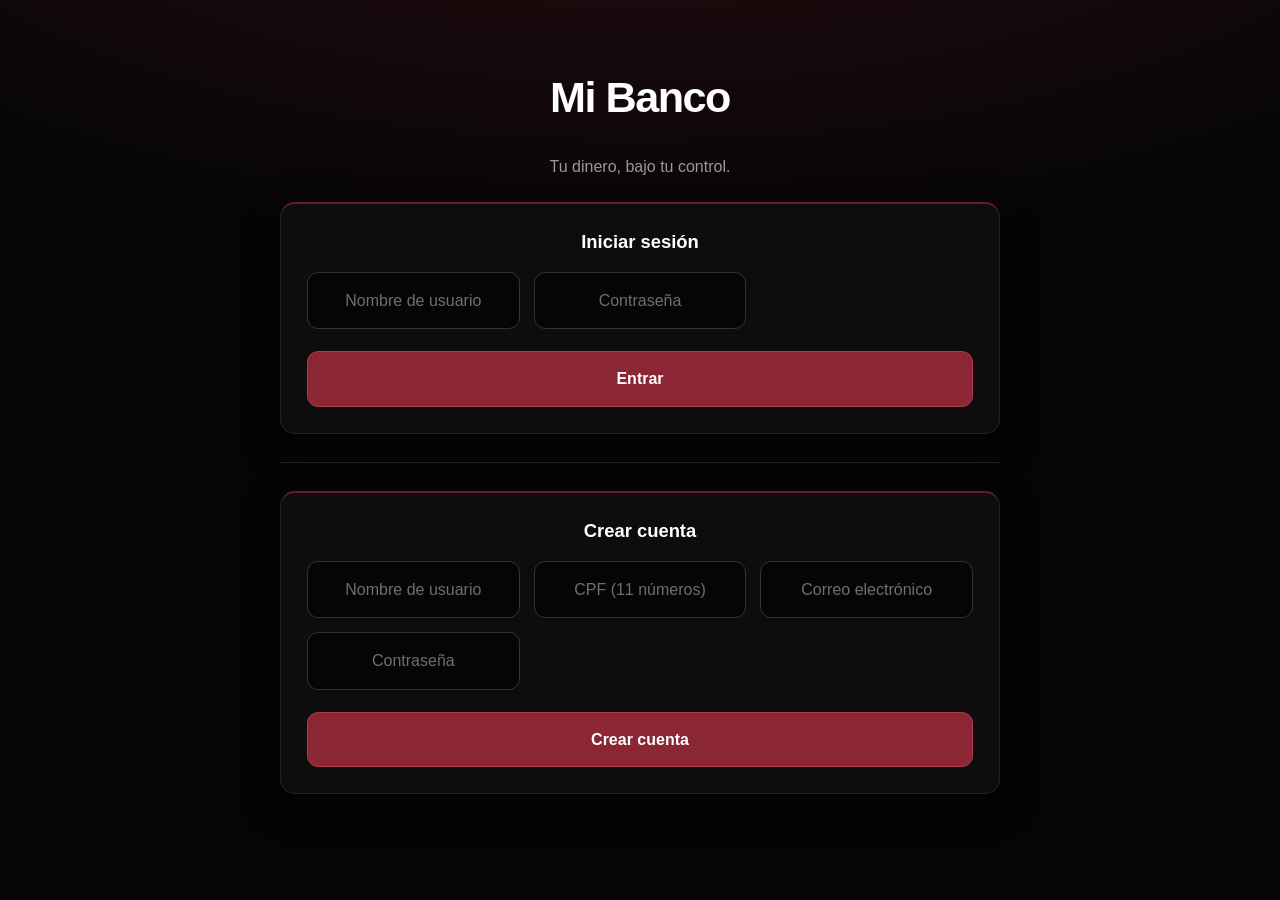
==== commit 73d04f55: "Primer commit" ====
--- a/banco.html
+++ b/banco.html
@@ -2,7 +2,8 @@
 <html lang="es">
 <head>
     <meta charset="UTF-8">
-    <meta name="viewport" content="width=device-width, initial-scale=1.0">
+    <meta name="viewport" content="width=device-width, initial-scale=1.0, viewport-fit=cover">
+    <meta name="theme-color" content="#050505">
     <title>Mi Banco - Panel</title>
     <link rel="stylesheet" href="style.css">
 </head>
--- a/style.css
+++ b/style.css
@@ -1,8 +1,11 @@
 /* ==========================================
    SISTEMA BANCARIO - NEGRO Y ROJO VINO
+   Responsive: celular, tablet y escritorio
    ========================================== */
 
 :root {
+    color-scheme: dark;
+
     /* Paleta principal */
     --pure-black: #050505;
     --dark: #0d0d0d;
@@ -21,6 +24,13 @@
     --placeholder: #6f6f6f;
     --accent-soft: #e58a97;
 
+    /* Medidas fluidas: se adaptan solas al ancho de la pantalla */
+    --gutter: clamp(12px, 3.5vw, 28px);
+    --espacio-pagina: clamp(22px, 5vw, 40px);
+    --pad-tarjeta: clamp(18px, 4.2vw, 26px);
+    --separacion: clamp(14px, 3vw, 22px);
+    --alto-tactil: 46px;
+
     --radius: 15px;
 }
 
@@ -32,12 +42,23 @@
 
 html {
     scroll-behavior: smooth;
+
+    /* Evita que el celular agrande el texto al girar la pantalla */
+    -webkit-text-size-adjust: 100%;
+    text-size-adjust: 100%;
 }
 
 body {
     margin: 0;
     min-height: 100vh;
-    padding: 40px 18px;
+    min-height: 100dvh;
+
+    /* Respeta el notch y las barras del celular */
+    padding:
+        max(var(--espacio-pagina), env(safe-area-inset-top))
+        max(var(--gutter), env(safe-area-inset-right))
+        max(var(--espacio-pagina), env(safe-area-inset-bottom))
+        max(var(--gutter), env(safe-area-inset-left));
 
     background:
         radial-gradient(
@@ -54,6 +75,8 @@
     display: flex;
     flex-direction: column;
     align-items: center;
+
+    -webkit-tap-highlight-color: transparent;
 }
 
 ::selection {
@@ -84,7 +107,7 @@
 }
 
 h1 {
-    font-size: clamp(2rem, 5vw, 2.7rem);
+    font-size: clamp(1.8rem, 5vw + 0.4rem, 2.7rem);
     font-weight: 800;
     letter-spacing: -1.5px;
 }
@@ -124,8 +147,8 @@
 section,
 .card {
     width: 100%;
-    margin: 20px 0;
-    padding: 26px;
+    margin: var(--separacion) 0;
+    padding: var(--pad-tarjeta);
 
     background: var(--dark);
 
@@ -138,13 +161,6 @@
     transition: all 0.25s ease;
 }
 
-section:hover,
-.card:hover {
-    background: var(--graphite);
-    border-color: var(--steel-gray);
-    border-top-color: var(--accent-red);
-}
-
 /* SALDO */
 
 #saldo {
@@ -153,7 +169,8 @@
     color: #ffffff;
     text-shadow: 0 0 40px rgba(179, 58, 74, 0.45);
 
-    font-size: clamp(2.3rem, 6vw, 3.2rem);
+    /* Escala con el ancho de la pantalla para que el monto no se parta */
+    font-size: clamp(1.6rem, 8.2vw, 3.2rem);
     font-weight: 800;
     letter-spacing: -1.5px;
 
@@ -165,7 +182,7 @@
 
 form {
     display: grid;
-    grid-template-columns: repeat(auto-fit, minmax(210px, 1fr));
+    grid-template-columns: repeat(auto-fit, minmax(min(210px, 100%), 1fr));
     gap: 14px;
 }
 
@@ -179,6 +196,7 @@
 input {
     width: 100%;
     min-width: 0;
+    min-height: var(--alto-tactil);
 
     padding: 15px 17px;
 
@@ -189,7 +207,10 @@
     border-radius: 11px;
 
     outline: none;
+
+    /* 16px o más: evita el zoom automático de iPhone al tocar un campo */
     font: inherit;
+    font-size: max(1rem, 16px);
     text-align: center;
 
     transition: all 0.2s ease;
@@ -197,10 +218,6 @@
 
 input::placeholder {
     color: var(--placeholder);
-}
-
-input:hover {
-    border-color: var(--gray);
 }
 
 input:focus {
@@ -216,6 +233,7 @@
     margin-left: auto;
     margin-right: auto;
 
+    min-height: var(--alto-tactil);
     padding: 14px 23px;
 
     color: #ffffff;
@@ -228,14 +246,9 @@
     font-weight: 700;
 
     cursor: pointer;
+    touch-action: manipulation;
 
     transition: all 0.2s ease;
-}
-
-button:hover {
-    background: var(--accent-red);
-    transform: translateY(-2px);
-    box-shadow: 0 6px 22px rgba(139, 38, 53, 0.45);
 }
 
 button:active {
@@ -257,15 +270,7 @@
     border-color: var(--gray);
 }
 
-#btn-actualizar:hover,
-#btn-historico:hover,
-#btn-salir:hover {
-    background: var(--gray);
-    border-color: #777777;
-    box-shadow: 0 6px 22px rgba(0, 0, 0, 0.5);
-}
-
-#btn-salir:hover {
+#btn-salir:active {
     background: var(--dark-crimson);
     border-color: var(--accent-red);
 }
@@ -285,7 +290,7 @@
 /* Se queda pegado abajo para verlo sin tener que bajar la página */
 #mensaje:not(:empty) {
     position: sticky;
-    bottom: 16px;
+    bottom: max(16px, env(safe-area-inset-bottom));
     z-index: 10;
 
     padding: 12px 16px;
@@ -342,12 +347,6 @@
     text-align: left;
 
     transition: all 0.2s ease;
-}
-
-#lista-historico .movimiento-item:hover {
-    background: var(--graphite);
-    border-color: var(--steel-gray);
-    transform: translateY(-2px);
 }
 
 /* ICONOS */
@@ -461,9 +460,9 @@
 .rejilla {
     display: grid;
     grid-template-columns: repeat(2, minmax(0, 1fr));
-    gap: 22px;
-
-    margin: 22px 0;
+    gap: var(--separacion);
+
+    margin: var(--separacion) 0;
 }
 
 .rejilla section {
@@ -522,12 +521,6 @@
     border-color: var(--gray);
 }
 
-.pix-acciones button:hover {
-    background: var(--gray);
-    border-color: #777777;
-    box-shadow: 0 6px 22px rgba(0, 0, 0, 0.5);
-}
-
 #lista-chaves {
     display: grid;
     gap: 10px;
@@ -579,7 +572,10 @@
 .chave-item button {
     flex-shrink: 0;
     margin: 0;
-    padding: 8px 14px;
+    padding: 8px 16px;
+
+    /* Área táctil mínima recomendada: 44px */
+    min-height: 44px;
 
     font-size: 0.85rem;
 
@@ -587,7 +583,7 @@
     border-color: var(--gray);
 }
 
-.chave-item button:hover {
+.chave-item button:active {
     background: var(--dark-crimson);
     border-color: var(--accent-red);
 }
@@ -599,10 +595,6 @@
     text-decoration: none;
 }
 
-a:hover {
-    color: #ffffff;
-}
-
 /* SCROLLBAR */
 
 ::-webkit-scrollbar {
@@ -618,45 +610,105 @@
     border-radius: 10px;
 }
 
-::-webkit-scrollbar-thumb:hover {
-    background: var(--wine-red);
-}
-
-/* RESPONSIVE */
-
-@media (max-width: 760px) {
+/* ==========================================
+   EFECTOS AL PASAR EL MOUSE
+   Solo en dispositivos con mouse: en celulares y tablets el
+   "hover" se queda pegado después de tocar, por eso se separa.
+   ========================================== */
+
+@media (hover: hover) and (pointer: fine) {
+
+    section:hover,
+    .card:hover {
+        background: var(--graphite);
+        border-color: var(--steel-gray);
+        border-top-color: var(--accent-red);
+    }
+
+    input:hover {
+        border-color: var(--gray);
+    }
+
+    button:hover {
+        background: var(--accent-red);
+        transform: translateY(-2px);
+        box-shadow: 0 6px 22px rgba(139, 38, 53, 0.45);
+    }
+
+    button:active {
+        background: var(--dark-crimson);
+        transform: scale(0.97);
+    }
+
+    #btn-actualizar:hover,
+    #btn-historico:hover,
+    #btn-salir:hover,
+    .pix-acciones button:hover {
+        background: var(--gray);
+        border-color: #777777;
+        box-shadow: 0 6px 22px rgba(0, 0, 0, 0.5);
+    }
+
+    #btn-salir:hover,
+    .chave-item button:hover {
+        background: var(--dark-crimson);
+        border-color: var(--accent-red);
+    }
+
+    #lista-historico .movimiento-item:hover {
+        background: var(--graphite);
+        border-color: var(--steel-gray);
+        transform: translateY(-2px);
+    }
+
+    a:hover {
+        color: #ffffff;
+    }
+
+    ::-webkit-scrollbar-thumb:hover {
+        background: var(--wine-red);
+    }
+}
+
+/* ==========================================
+   RESPONSIVE
+   ≤ 700px   celular y tablet pequeña en vertical
+   ≤ 600px   celular
+   ≤ 480px   celular compacto
+   ≤ 360px   celulares muy pequeños
+   horizontal con poca altura (celular girado)
+   ========================================== */
+
+/* Tablet en vertical y celulares grandes: una sola columna de tarjetas */
+@media (max-width: 700px) {
     .rejilla {
         grid-template-columns: 1fr;
-        gap: 16px;
-    }
-}
-
+    }
+}
+
+/* Celular */
 @media (max-width: 600px) {
-    body {
-        padding: 22px 12px;
-    }
-
-    section,
-    .card {
-        padding: 19px;
-        margin: 14px 0;
-    }
-
     form {
         grid-template-columns: 1fr;
     }
 
     .pix-acciones button,
-    .pie button {
+    .pie button,
+    .tarjeta-saldo #btn-actualizar {
         width: 100%;
     }
 
-    #saldo {
-        font-size: 2.2rem;
-    }
-}
-
+    .pix-acciones {
+        flex-direction: column;
+    }
+}
+
+/* Celular compacto */
 @media (max-width: 480px) {
+    section h2 + .ayuda {
+        margin-bottom: 18px;
+    }
+
     .chave-item {
         flex-wrap: wrap;
     }
@@ -686,4 +738,82 @@
     .movimiento-valor {
         font-size: 0.85rem;
     }
+}
+
+/* Celulares estrechos: el monto del movimiento pasa a una fila propia
+   para que el nombre tenga todo el ancho disponible */
+@media (max-width: 420px) {
+    #lista-historico .movimiento-item {
+        flex-wrap: wrap;
+    }
+
+    .movimiento-detalles {
+        flex: 1 1 calc(100% - 56px);
+    }
+
+    .movimiento-valor {
+        flex: 1 1 100%;
+        padding-top: 8px;
+
+        border-top: 1px solid var(--charcoal);
+        font-size: 0.95rem;
+        text-align: right;
+    }
+}
+
+/* Celulares muy pequeños (320px) */
+@media (max-width: 360px) {
+    h1 {
+        letter-spacing: -1px;
+    }
+
+    button {
+        padding-left: 14px;
+        padding-right: 14px;
+    }
+
+    .movimiento-subtitulo {
+        display: none;
+    }
+}
+
+/* Celular girado (horizontal): poca altura, se compacta el espacio vertical */
+@media (max-height: 520px) and (orientation: landscape) {
+    body {
+        padding-top: max(14px, env(safe-area-inset-top));
+        padding-bottom: max(14px, env(safe-area-inset-bottom));
+    }
+
+    h1 {
+        margin: 0.2em 0;
+    }
+
+    #saldo {
+        margin: 8px 0 14px;
+        font-size: 2rem;
+    }
+
+    #mensaje:not(:empty) {
+        bottom: 8px;
+    }
+
+    .pie {
+        margin-top: 18px;
+    }
+}
+
+/* Para quienes piden menos movimiento en su sistema */
+@media (prefers-reduced-motion: reduce) {
+    *,
+    *::before,
+    *::after {
+        transition: none !important;
+        scroll-behavior: auto !important;
+    }
+
+    button:hover,
+    button:active,
+    #lista-historico .movimiento-item:hover {
+        transform: none !important;
+    }
 }
